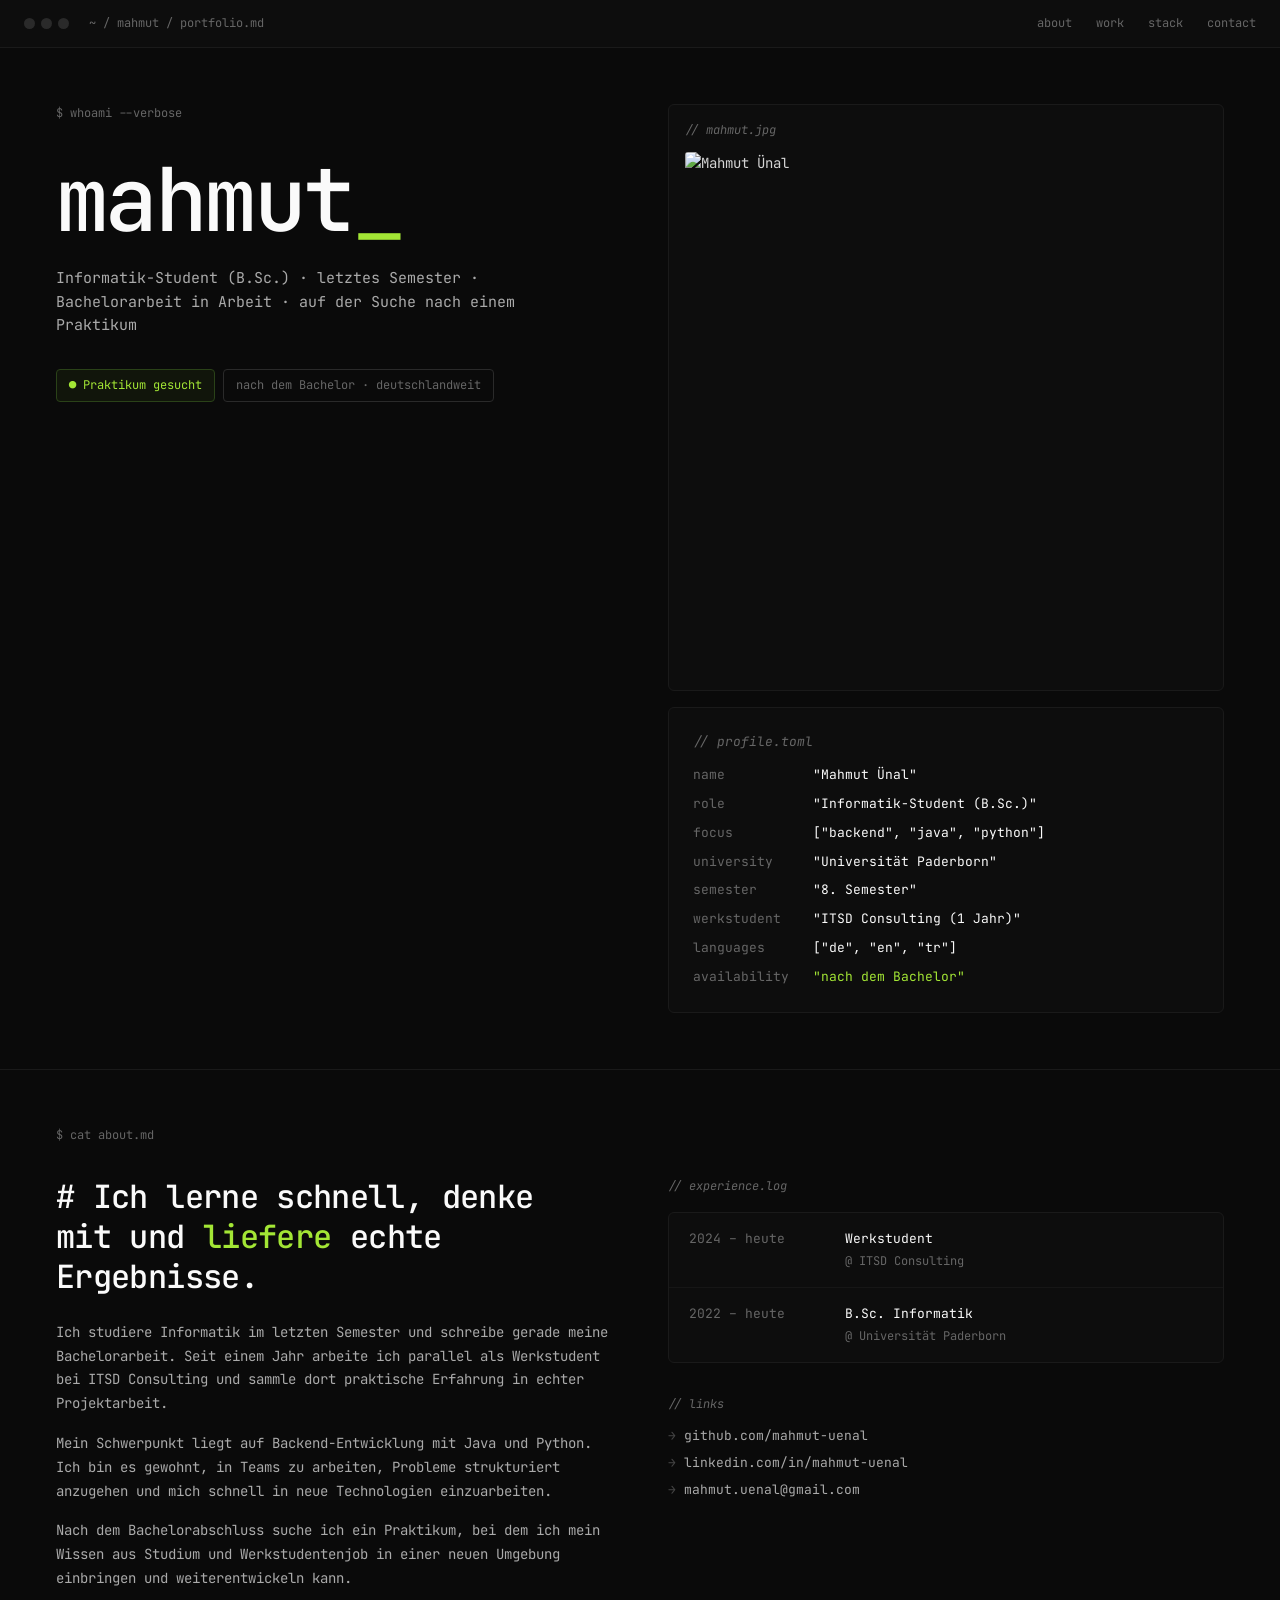
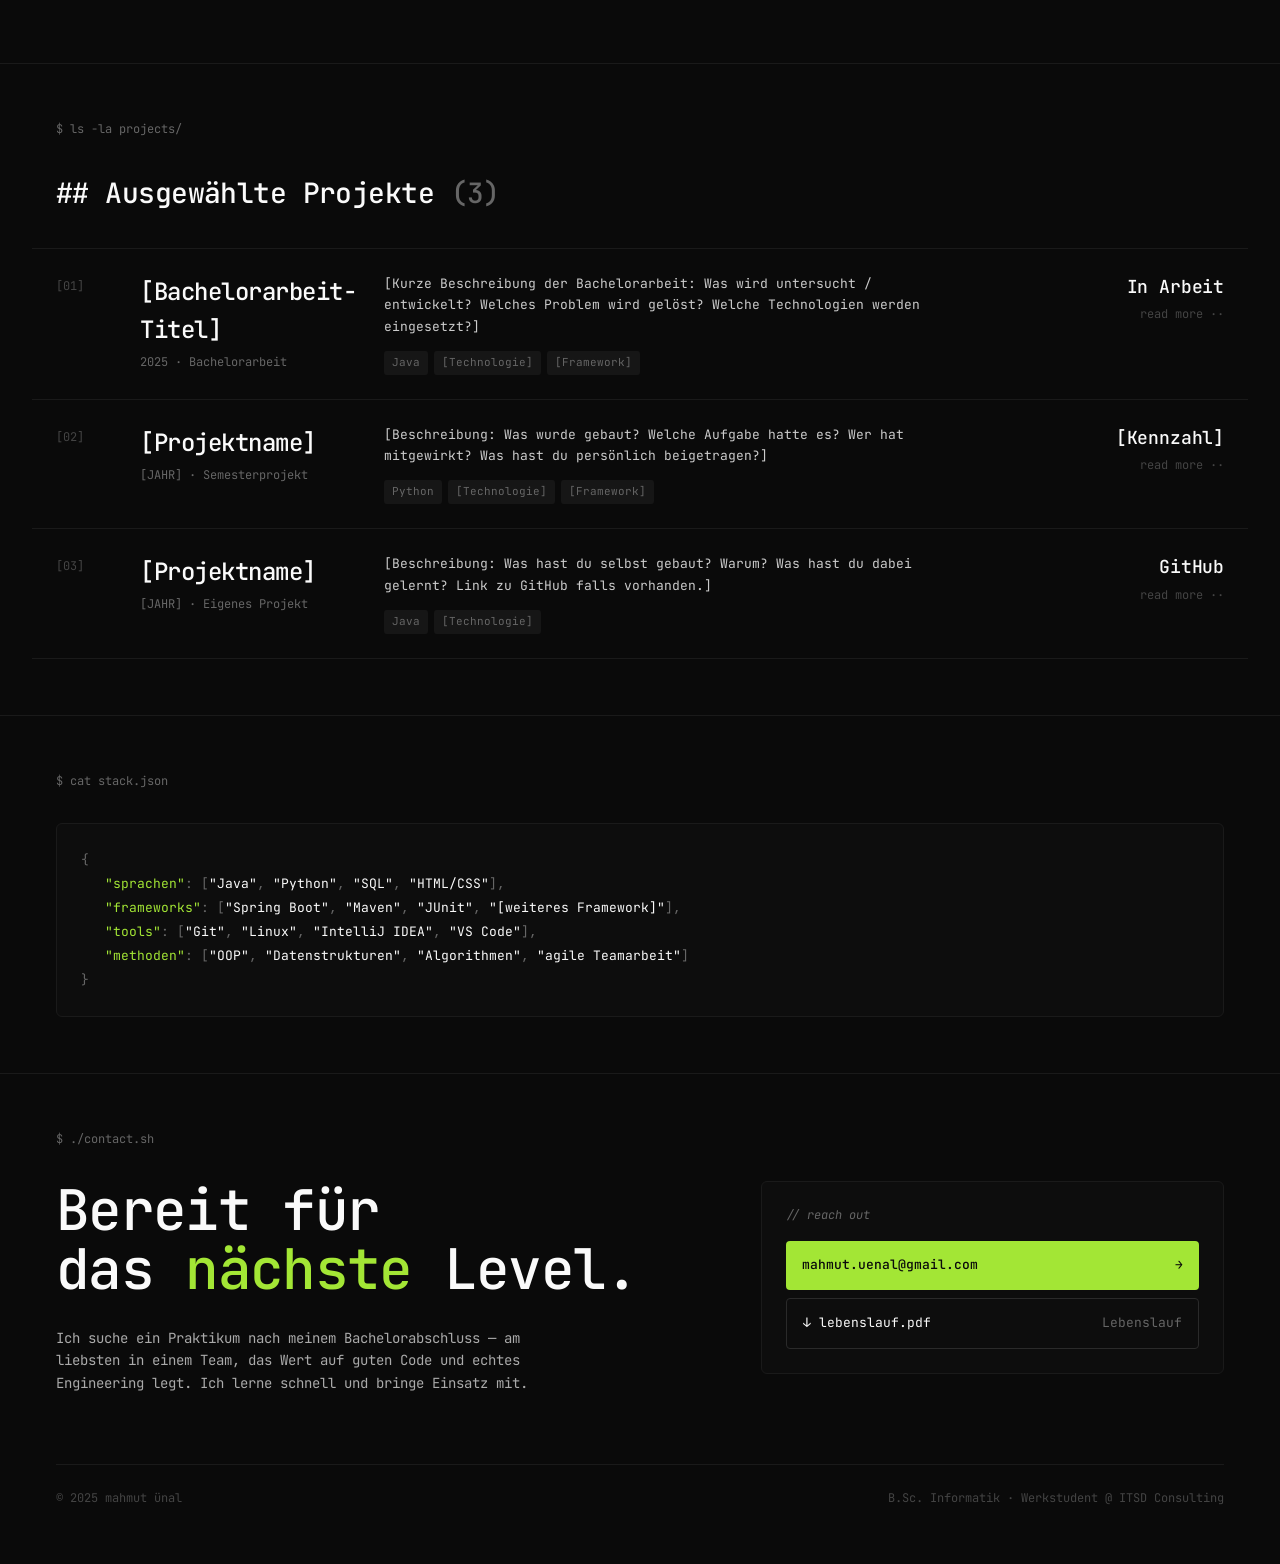
==== index.html @ 6d2e5648 "anfnag" ====
<!doctype html>
<html lang="de">
<head>
  <meta charset="UTF-8" />
  <meta name="viewport" content="width=device-width, initial-scale=1.0" />
  <meta name="description" content="Mahmut Ünal — Informatik-Student &amp; Werkstudent bei ITSD Consulting. Auf der Suche nach einem Praktikum." />
  <title>Mahmut Ünal — Portfolio</title>
  <link rel="preconnect" href="https://fonts.googleapis.com">
  <link rel="preconnect" href="https://fonts.gstatic.com" crossorigin>
  <link href="https://fonts.googleapis.com/css2?family=JetBrains+Mono:wght@300;400;500;600&display=swap" rel="stylesheet">
  <link rel="stylesheet" href="style.css">
</head>
<body>

  <!-- ── Terminal Chrome ────────────────────────────── -->
  <nav>
    <div class="chrome-dots">
      <div class="chrome-dot"></div>
      <div class="chrome-dot"></div>
      <div class="chrome-dot"></div>
    </div>
    <span class="chrome-path">~ / mahmut / portfolio.md</span>
    <div class="nav-links">
      <a href="#about">about</a>
      <a href="#work">work</a>
      <a href="#stack">stack</a>
      <a href="#contact">contact</a>
    </div>
  </nav>

  <!-- ── Hero ───────────────────────────────────────── -->
  <section id="hero">
    <div class="hero-left">
      <div class="cmd">$ whoami --verbose</div>
      <h1 class="hero-name">mahmut<span class="hero-cursor">_</span></h1>
      <p class="hero-tagline">Informatik-Student (B.Sc.) · letztes Semester · Bachelorarbeit in Arbeit · auf der Suche nach einem Praktikum</p>
      <div class="hero-badges">
        <span class="badge-green">● Praktikum gesucht</span>
        <span class="badge-neutral">nach dem Bachelor · deutschlandweit</span>
      </div>
    </div>
    <div class="hero-right">
      <div class="photo-block">
        <div class="comment photo-label">// mahmut.jpg</div>
        <img src="assets/mahmut.jpg" alt="Mahmut Ünal" class="profile-photo" />
      </div>
      <div class="toml-block">
      <div class="comment">// profile.toml</div>
      <div class="toml-grid">
        <span class="dim">name</span>          <span class="bright">"Mahmut Ünal"</span>
        <span class="dim">role</span>          <span class="bright">"Informatik-Student (B.Sc.)"</span>
        <span class="dim">focus</span>         <span class="bright">["backend", "java", "python"]</span>
        <span class="dim">university</span>    <span class="bright">"Universität Paderborn"</span>
        <span class="dim">semester</span>      <span class="bright">"8. Semester"</span>
        <span class="dim">werkstudent</span>   <span class="bright">"ITSD Consulting (1 Jahr)"</span>
        <span class="dim">languages</span>     <span class="bright">["de", "en", "tr"]</span>
        <span class="dim">availability</span>  <span class="green">"nach dem Bachelor"</span>
      </div>
    </div>
    </div>
  </section>

  <!-- ── About ─────────────────────────────────────── -->
  <section id="about">
    <div class="cmd">$ cat about.md</div>
    <div class="about-grid">
      <div>
        <h2 class="about-heading">
          # Ich lerne schnell, denke<br>
          mit und <span class="green">liefere</span> echte Ergebnisse.
        </h2>
        <div class="about-bio">
          <p>Ich studiere Informatik im letzten Semester und schreibe gerade meine Bachelorarbeit. Seit einem Jahr arbeite ich parallel als Werkstudent bei ITSD Consulting und sammle dort praktische Erfahrung in echter Projektarbeit.</p>
          <p>Mein Schwerpunkt liegt auf Backend-Entwicklung mit Java und Python. Ich bin es gewohnt, in Teams zu arbeiten, Probleme strukturiert anzugehen und mich schnell in neue Technologien einzuarbeiten.</p>
          <p>Nach dem Bachelorabschluss suche ich ein Praktikum, bei dem ich mein Wissen aus Studium und Werkstudentenjob in einer neuen Umgebung einbringen und weiterentwickeln kann.</p>
        </div>
      </div>
      <div>
        <div class="comment log-comment">// experience.log</div>
        <div class="log-block">
          <div class="log-row">
            <span class="log-year">2024 – heute</span>
            <div>
              <div class="log-role">Werkstudent</div>
              <div class="log-company">@ ITSD Consulting</div>
            </div>
          </div>
          <div class="log-row">
            <span class="log-year">2022 – heute</span>
            <div>
              <div class="log-role">B.Sc. Informatik</div>
              <div class="log-company">@ Universität Paderborn</div>
            </div>
          </div>
        </div>
        <div class="comment links-comment">// links</div>
        <div class="about-links">
          <a href="https://github.com/mahmut-uenal" target="_blank" rel="noopener">
            <span class="arrow">→</span> github.com/mahmut-uenal
          </a>
          <a href="https://linkedin.com/in/mahmut-uenal" target="_blank" rel="noopener">
            <span class="arrow">→</span> linkedin.com/in/mahmut-uenal
          </a>
          <a href="mailto:mahmut.uenal@gmail.com">
            <span class="arrow">→</span> mahmut.uenal@gmail.com
          </a>
        </div>
      </div>
    </div>
  </section>

  <!-- ── Work ───────────────────────────────────────── -->
  <section id="work">
    <div class="work-header">
      <div class="cmd">$ ls -la projects/</div>
      <h2 class="work-title">## Ausgewählte Projekte <span class="dim">(3)</span></h2>
    </div>
    <div class="projects-list">

      <a class="project-row" href="#">
        <div class="project-index">[01]</div>
        <div class="project-head">
          <div class="project-name">[Bachelorarbeit-Titel]</div>
          <div class="project-year-role">2025 · Bachelorarbeit</div>
        </div>
        <div class="project-body">
          <p class="project-desc">[Kurze Beschreibung der Bachelorarbeit: Was wird untersucht / entwickelt? Welches Problem wird gelöst? Welche Technologien werden eingesetzt?]</p>
          <div class="project-tags">
            <span class="tag">Java</span>
            <span class="tag">[Technologie]</span>
            <span class="tag">[Framework]</span>
          </div>
        </div>
        <div class="project-meta">
          <div class="project-metric">In Arbeit</div>
          <div class="project-read">read more <span class="read-indicator">·</span></div>
        </div>
      </a>

      <a class="project-row" href="#">
        <div class="project-index">[02]</div>
        <div class="project-head">
          <div class="project-name">[Projektname]</div>
          <div class="project-year-role">[JAHR] · Semesterprojekt</div>
        </div>
        <div class="project-body">
          <p class="project-desc">[Beschreibung: Was wurde gebaut? Welche Aufgabe hatte es? Wer hat mitgewirkt? Was hast du persönlich beigetragen?]</p>
          <div class="project-tags">
            <span class="tag">Python</span>
            <span class="tag">[Technologie]</span>
            <span class="tag">[Framework]</span>
          </div>
        </div>
        <div class="project-meta">
          <div class="project-metric">[Kennzahl]</div>
          <div class="project-read">read more <span class="read-indicator">·</span></div>
        </div>
      </a>

      <a class="project-row" href="#">
        <div class="project-index">[03]</div>
        <div class="project-head">
          <div class="project-name">[Projektname]</div>
          <div class="project-year-role">[JAHR] · Eigenes Projekt</div>
        </div>
        <div class="project-body">
          <p class="project-desc">[Beschreibung: Was hast du selbst gebaut? Warum? Was hast du dabei gelernt? Link zu GitHub falls vorhanden.]</p>
          <div class="project-tags">
            <span class="tag">Java</span>
            <span class="tag">[Technologie]</span>
          </div>
        </div>
        <div class="project-meta">
          <div class="project-metric">GitHub</div>
          <div class="project-read">read more <span class="read-indicator">·</span></div>
        </div>
      </a>

      <div class="projects-end"></div>
    </div>
  </section>

  <!-- ── Stack ──────────────────────────────────────── -->
  <section id="stack">
    <div class="cmd">$ cat stack.json</div>
    <div class="json-block">
      <div class="json-punct">{</div>
      <div class="json-line">
        <span class="json-key">"sprachen"</span><span class="json-punct">: [</span><span class="json-val">"Java"</span><span class="json-punct">, </span><span class="json-val">"Python"</span><span class="json-punct">, </span><span class="json-val">"SQL"</span><span class="json-punct">, </span><span class="json-val">"HTML/CSS"</span><span class="json-punct">],</span>
      </div>
      <div class="json-line">
        <span class="json-key">"frameworks"</span><span class="json-punct">: [</span><span class="json-val">"Spring Boot"</span><span class="json-punct">, </span><span class="json-val">"Maven"</span><span class="json-punct">, </span><span class="json-val">"JUnit"</span><span class="json-punct">, </span><span class="json-val">"[weiteres Framework]"</span><span class="json-punct">],</span>
      </div>
      <div class="json-line">
        <span class="json-key">"tools"</span><span class="json-punct">: [</span><span class="json-val">"Git"</span><span class="json-punct">, </span><span class="json-val">"Linux"</span><span class="json-punct">, </span><span class="json-val">"IntelliJ IDEA"</span><span class="json-punct">, </span><span class="json-val">"VS Code"</span><span class="json-punct">],</span>
      </div>
      <div class="json-line">
        <span class="json-key">"methoden"</span><span class="json-punct">: [</span><span class="json-val">"OOP"</span><span class="json-punct">, </span><span class="json-val">"Datenstrukturen"</span><span class="json-punct">, </span><span class="json-val">"Algorithmen"</span><span class="json-punct">, </span><span class="json-val">"agile Teamarbeit"</span><span class="json-punct">]</span>
      </div>
      <div class="json-punct">}</div>
    </div>
  </section>

  <!-- ── Contact ────────────────────────────────────── -->
  <section id="contact">
    <div class="cmd">$ ./contact.sh</div>
    <div class="contact-grid">
      <div>
        <h2 class="contact-heading">
          Bereit für<br>
          das <span class="green">nächste</span> Level.
        </h2>
        <p class="contact-sub">
          Ich suche ein Praktikum nach meinem Bachelorabschluss — am liebsten in einem Team, das Wert auf guten Code und echtes Engineering legt. Ich lerne schnell und bringe Einsatz mit.
        </p>
      </div>
      <div class="reach-block">
        <div class="comment reach-comment">// reach out</div>
        <a href="mailto:mahmut.uenal@gmail.com" class="btn-email">
          <span>mahmut.uenal@gmail.com</span>
          <span>→</span>
        </a>
        <a href="assets/lebenslauf.pdf" class="btn-cv" download>
          <span>↓ lebenslauf.pdf</span>
          <span class="cv-size">Lebenslauf</span>
        </a>
      </div>
    </div>
    <footer>
      <span>© 2025 mahmut ünal</span>
      <span>B.Sc. Informatik · Werkstudent @ ITSD Consulting</span>
    </footer>
  </section>

  <script src="main.js"></script>
</body>
</html>
---- style.css ----
/* ══════════════════════════════════════════════════════
   RESET & BASE
   ══════════════════════════════════════════════════════ */
*, *::before, *::after { box-sizing: border-box; }
html, body { margin: 0; padding: 0; }
html { scroll-behavior: smooth; }

::-webkit-scrollbar { width: 8px; height: 8px; }
::-webkit-scrollbar-track { background: transparent; }
::-webkit-scrollbar-thumb { background: #1e1e1e; border-radius: 4px; }

@keyframes blink { 50% { opacity: 0; } }

/* ══════════════════════════════════════════════════════
   DESIGN TOKENS
   ══════════════════════════════════════════════════════ */
:root {
  --bg:            #0a0a0a;
  --bg-elevated:   #0d0d0d;
  --border:        #1a1a1a;
  --border-mid:    #2a2a2a;
  --text-bright:   #fafafa;
  --text-primary:  #d4d4d4;
  --text-muted:    #aaa;
  --text-dim:      #666;
  --text-faint:    #444;
  --accent:        #a3e635;
  --accent-border: #2a4218;
  --accent-bg:     rgba(163, 230, 53, 0.05);

  --font-mono: 'JetBrains Mono', 'IBM Plex Mono', ui-monospace, monospace;
}

/* ══════════════════════════════════════════════════════
   BODY
   ══════════════════════════════════════════════════════ */
body {
  background: var(--bg);
  color: var(--text-primary);
  font-family: var(--font-mono);
  font-size: 14px;
  line-height: 1.6;
  -webkit-font-smoothing: antialiased;
  -moz-osx-font-smoothing: grayscale;
}

/* ══════════════════════════════════════════════════════
   SHARED HELPERS
   ══════════════════════════════════════════════════════ */
.cmd     { color: var(--text-dim); font-size: 12px; margin-bottom: 32px; }
.comment { color: var(--text-dim); font-style: italic; }
.bright  { color: var(--text-bright); }
.green   { color: var(--accent); }
.dim     { color: var(--text-dim); }
.faint   { color: var(--text-faint); }

/* ══════════════════════════════════════════════════════
   TERMINAL CHROME (nav)
   ══════════════════════════════════════════════════════ */
nav {
  border-bottom: 1px solid var(--border);
  padding: 14px 24px;
  display: flex;
  align-items: center;
  gap: 12px;
  background: var(--bg-elevated);
  position: sticky;
  top: 0;
  z-index: 100;
  backdrop-filter: blur(10px);
  -webkit-backdrop-filter: blur(10px);
}

.chrome-dots { display: flex; gap: 6px; }

.chrome-dot {
  width: 11px;
  height: 11px;
  border-radius: 999px;
  background: var(--border-mid);
}

.chrome-path {
  color: var(--text-dim);
  font-size: 12px;
  margin-left: 8px;
}

.nav-links {
  margin-left: auto;
  display: flex;
  gap: 24px;
  font-size: 12px;
}

.nav-links a {
  color: var(--text-dim);
  text-decoration: none;
  transition: color 0.25s;
}

.nav-links a:hover,
.nav-links a.active { color: var(--text-primary); }

/* ══════════════════════════════════════════════════════
   HERO
   ══════════════════════════════════════════════════════ */
#hero {
  padding: 56px;
  border-bottom: 1px solid var(--border);
  display: grid;
  grid-template-columns: 1fr 1fr;
  gap: 56px;
  align-items: start;
}

.hero-name {
  font-size: 88px;
  font-weight: 500;
  letter-spacing: -0.04em;
  margin: 0;
  color: var(--text-bright);
  line-height: 1;
}

.hero-cursor {
  color: var(--accent);
  font-weight: 400;
  animation: blink 1.1s steps(2) infinite;
}

.hero-tagline {
  margin: 24px 0 0;
  color: var(--text-muted);
  font-size: 15px;
  max-width: 460px;
  line-height: 1.55;
}

.hero-badges {
  margin-top: 32px;
  display: flex;
  gap: 8px;
  flex-wrap: wrap;
}

.badge-green {
  color: var(--accent);
  border: 1px solid var(--accent-border);
  background: var(--accent-bg);
  padding: 6px 12px;
  border-radius: 4px;
  font-size: 12px;
}

.badge-neutral {
  color: var(--text-dim);
  border: 1px solid var(--border-mid);
  padding: 6px 12px;
  border-radius: 4px;
  font-size: 12px;
}

.hero-right {
  display: flex;
  flex-direction: column;
  gap: 16px;
}

.photo-block {
  background: var(--bg-elevated);
  border: 1px solid var(--border);
  border-radius: 6px;
  padding: 16px;
}

.photo-label { font-size: 12px; margin-bottom: 12px; }

.profile-photo {
  width: 100%;
  aspect-ratio: 1 / 1;
  object-fit: cover;
  object-position: center top;
  border-radius: 3px;
  display: block;
  filter: grayscale(15%);
  transition: filter 0.4s;
}

.profile-photo:hover { filter: grayscale(0%); }

.toml-block {
  background: var(--bg-elevated);
  border: 1px solid var(--border);
  border-radius: 6px;
  padding: 24px;
  font-size: 13px;
}

.toml-grid {
  display: grid;
  grid-template-columns: auto 1fr;
  row-gap: 8px;
  column-gap: 24px;
  margin-top: 12px;
}

/* ══════════════════════════════════════════════════════
   ABOUT
   ══════════════════════════════════════════════════════ */
#about {
  padding: 56px;
  border-bottom: 1px solid var(--border);
}

.about-grid {
  display: grid;
  grid-template-columns: 1fr 1fr;
  gap: 56px;
}

.about-heading {
  font-size: 32px;
  color: var(--text-bright);
  font-weight: 500;
  letter-spacing: -0.02em;
  margin: 0 0 24px;
  line-height: 1.25;
}

.about-bio p {
  margin: 0 0 16px;
  max-width: 560px;
  color: var(--text-muted);
  font-size: 14px;
  line-height: 1.7;
}

.log-comment  { margin-bottom: 16px; font-size: 12px; }
.links-comment { margin-top: 32px; margin-bottom: 12px; font-size: 12px; }

.log-block {
  background: var(--bg-elevated);
  border: 1px solid var(--border);
  border-radius: 6px;
  overflow: hidden;
}

.log-row {
  padding: 16px 20px;
  display: grid;
  grid-template-columns: 140px 1fr;
  gap: 16px;
  align-items: baseline;
  font-size: 13px;
}

.log-row + .log-row { border-top: 1px solid #161616; }

.log-year    { color: var(--text-dim); }
.log-role    { color: var(--text-bright); }
.log-company { color: var(--text-dim); font-size: 12px; margin-top: 2px; }

.about-links {
  display: flex;
  flex-direction: column;
  gap: 6px;
  font-size: 13px;
}

.about-links a {
  color: var(--text-muted);
  text-decoration: none;
  transition: color 0.25s;
}

.about-links a:hover { color: var(--text-bright); }
.about-links .arrow  { color: var(--text-faint); }

/* ══════════════════════════════════════════════════════
   WORK / PROJECTS
   ══════════════════════════════════════════════════════ */
#work {
  padding: 56px 0;
  border-bottom: 1px solid var(--border);
}

.work-header  { padding: 0 56px 32px; }

.work-title {
  font-size: 28px;
  color: var(--text-bright);
  font-weight: 500;
  letter-spacing: -0.02em;
  margin: 0;
}

.projects-list { padding: 0 32px; }

.project-row {
  border-top: 1px solid var(--border);
  padding: 24px;
  display: grid;
  grid-template-columns: 60px 220px 1fr 140px;
  gap: 24px;
  align-items: start;
  background: transparent;
  transition: background 0.3s;
  text-decoration: none;
  color: inherit;
}

.project-row:hover { background: #0e0e0e; }

.project-index {
  color: var(--text-faint);
  font-size: 12px;
  padding-top: 4px;
}

.project-name {
  font-size: 24px;
  color: var(--text-bright);
  font-weight: 500;
  letter-spacing: -0.02em;
  transition: color 0.3s;
  margin-bottom: 4px;
}

.project-row:hover .project-name { color: var(--accent); }

.project-year-role { color: var(--text-dim); font-size: 12px; }

.project-desc {
  color: #ccc;
  font-size: 13px;
  line-height: 1.65;
  margin: 0 0 14px;
  max-width: 560px;
}

.project-tags { display: flex; gap: 6px; flex-wrap: wrap; }

.tag {
  font-size: 11px;
  color: var(--text-dim);
  background: #161616;
  padding: 3px 8px;
  border-radius: 3px;
}

.project-metric {
  font-size: 18px;
  color: var(--text-bright);
  font-weight: 500;
  margin-bottom: 4px;
  letter-spacing: -0.01em;
  text-align: right;
}

.project-read {
  color: var(--text-faint);
  font-size: 12px;
  text-align: right;
  transition: color 0.3s;
}

.project-row:hover .project-read      { color: var(--accent); }
.project-row:hover .read-indicator    { font-style: normal; }
.read-indicator::after                { content: '·'; }
.project-row:hover .read-indicator::after { content: '→'; }
.read-indicator                       { font-size: 12px; }

.projects-end { border-top: 1px solid var(--border); }

/* ══════════════════════════════════════════════════════
   STACK (JSON)
   ══════════════════════════════════════════════════════ */
#stack {
  padding: 56px;
  border-bottom: 1px solid var(--border);
}

.json-block {
  background: var(--bg-elevated);
  border: 1px solid var(--border);
  border-radius: 6px;
  padding: 24px;
  font-size: 13px;
  line-height: 1.85;
  margin-top: 0;
}

.json-key   { color: var(--accent); }
.json-punct { color: var(--text-dim); }
.json-val   { color: var(--text-bright); }
.json-line  { padding-left: 24px; }

/* ══════════════════════════════════════════════════════
   CONTACT
   ══════════════════════════════════════════════════════ */
#contact { padding: 56px; }

.contact-grid {
  display: grid;
  grid-template-columns: 1.4fr 1fr;
  gap: 56px;
  align-items: start;
  margin-bottom: 56px;
}

.contact-heading {
  font-size: 56px;
  color: var(--text-bright);
  font-weight: 500;
  letter-spacing: -0.03em;
  margin: 0;
  line-height: 1.05;
}

.contact-sub {
  margin-top: 28px;
  color: var(--text-muted);
  font-size: 14px;
  max-width: 480px;
  line-height: 1.6;
}

.reach-block {
  background: var(--bg-elevated);
  border: 1px solid var(--border);
  border-radius: 6px;
  padding: 24px;
}

.reach-comment { margin-bottom: 16px; font-size: 12px; }

.btn-email {
  display: flex;
  justify-content: space-between;
  align-items: center;
  padding: 14px 16px;
  background: var(--accent);
  color: #0a0a0a;
  border-radius: 4px;
  text-decoration: none;
  font-family: var(--font-mono);
  font-size: 13px;
  font-weight: 500;
  margin-bottom: 8px;
  transition: opacity 0.25s;
}

.btn-email:hover { opacity: 0.85; }

.btn-cv {
  display: flex;
  justify-content: space-between;
  align-items: center;
  padding: 14px 16px;
  background: transparent;
  color: var(--text-bright);
  border: 1px solid var(--border-mid);
  border-radius: 4px;
  text-decoration: none;
  font-family: var(--font-mono);
  font-size: 13px;
  transition: border-color 0.25s;
}

.btn-cv:hover { border-color: #555; }
.cv-size      { color: var(--text-dim); }

/* ══════════════════════════════════════════════════════
   FOOTER
   ══════════════════════════════════════════════════════ */
footer {
  display: flex;
  justify-content: space-between;
  padding-top: 24px;
  border-top: 1px solid var(--border);
  color: var(--text-faint);
  font-size: 12px;
}

/* ══════════════════════════════════════════════════════
   RESPONSIVE — Tablet ≤ 1024px
   ══════════════════════════════════════════════════════ */
@media (max-width: 1024px) {
  #hero, #about, #stack, #contact { padding: 48px; }
  #work         { padding: 48px 0; }
  .work-header  { padding: 0 48px 28px; }
  .projects-list { padding: 0 24px; }

  .hero-name    { font-size: 64px; }
  .project-row  { grid-template-columns: 48px 180px 1fr 120px; gap: 16px; }
  .contact-heading { font-size: 44px; }
}

/* ══════════════════════════════════════════════════════
   RESPONSIVE — Mobile ≤ 768px
   ══════════════════════════════════════════════════════ */
@media (max-width: 768px) {
  nav           { padding: 12px 16px; }
  .nav-links    { gap: 16px; }
  .chrome-path  { display: none; }

  #hero         { padding: 32px 24px; grid-template-columns: 1fr; gap: 32px; }
  .hero-name    { font-size: 52px; }
  .profile-photo { aspect-ratio: 3 / 1; object-position: center 20%; }

  #about        { padding: 40px 24px; }
  .about-grid   { grid-template-columns: 1fr; gap: 40px; }
  .about-heading { font-size: 24px; }

  #work         { padding: 40px 0; }
  .work-header  { padding: 0 24px 24px; }
  .work-title   { font-size: 22px; }
  .projects-list { padding: 0 8px; }
  .project-row  { grid-template-columns: 1fr; gap: 12px; padding: 20px 16px; }
  .project-metric { text-align: left; }
  .project-read { text-align: left; }

  #stack        { padding: 40px 24px; }

  #contact      { padding: 40px 24px; }
  .contact-grid { grid-template-columns: 1fr; gap: 32px; }
  .contact-heading { font-size: 36px; }

  footer        { flex-direction: column; gap: 8px; }
}
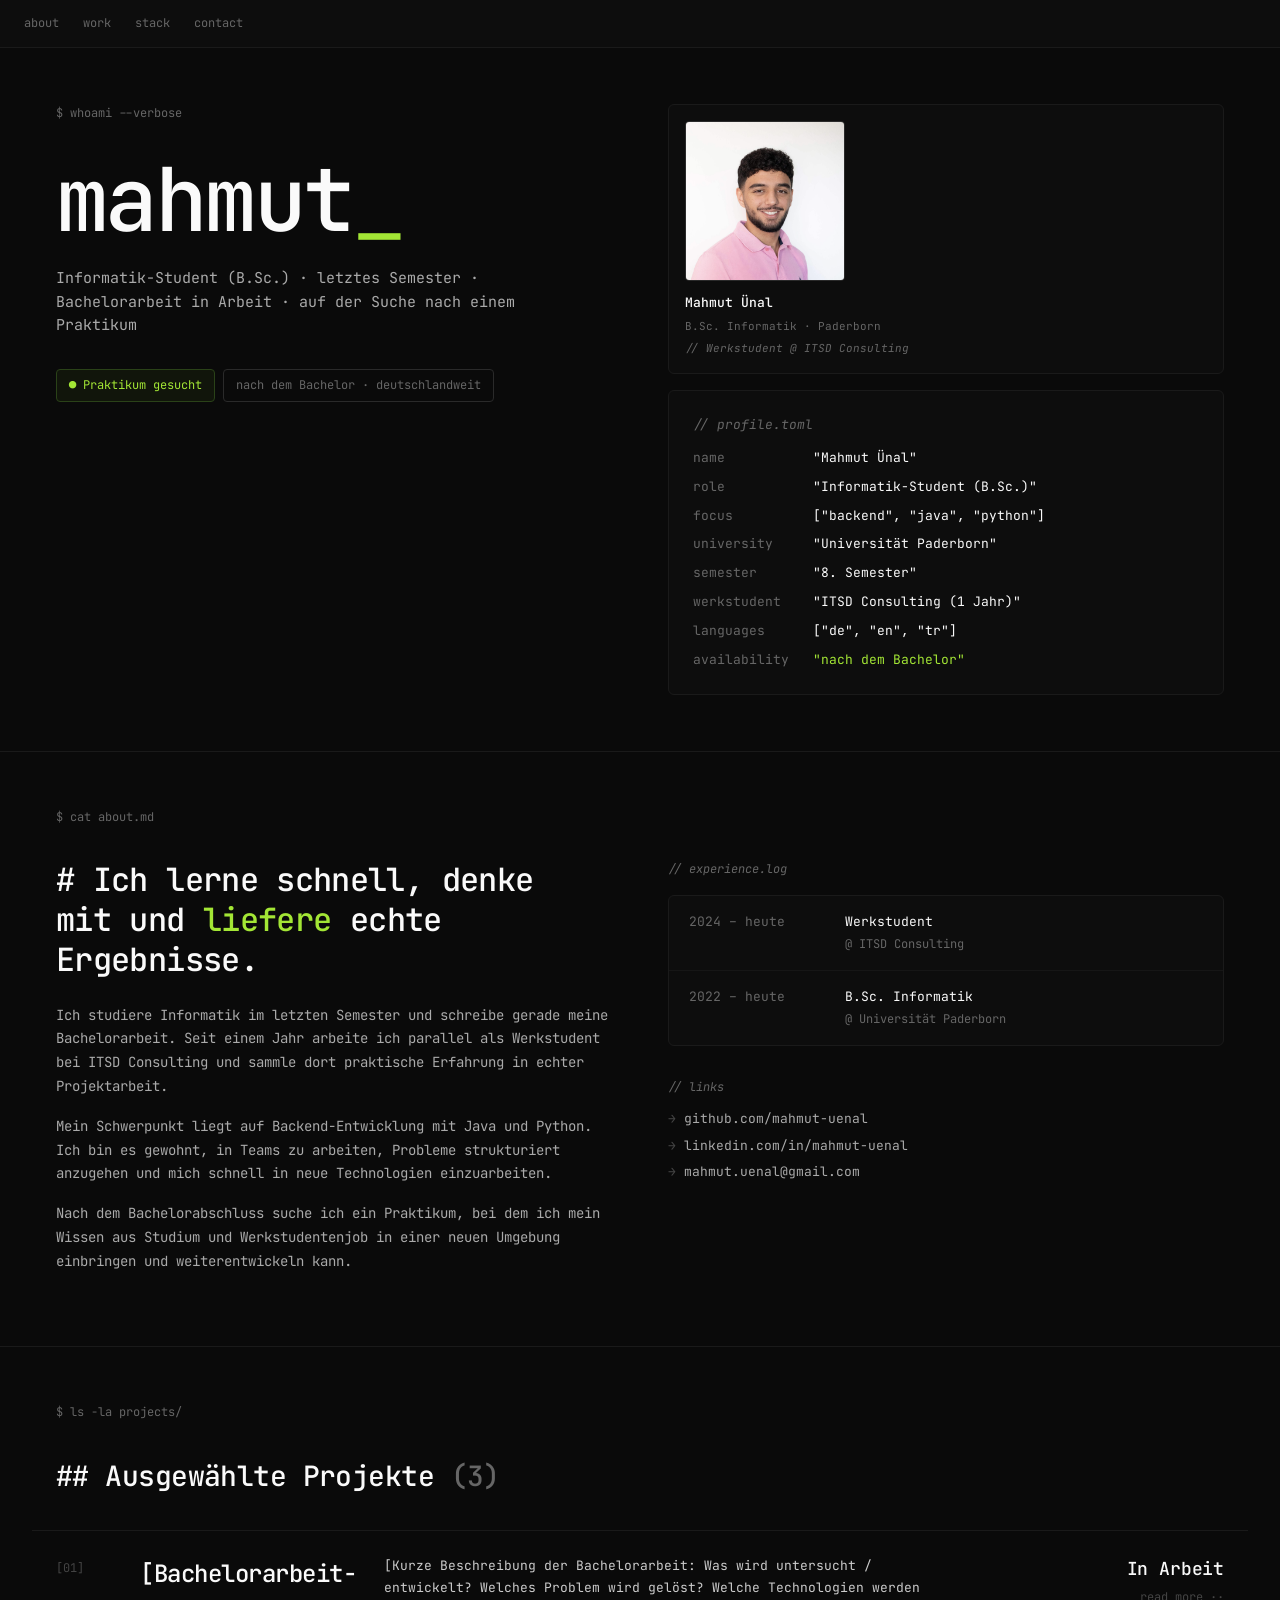
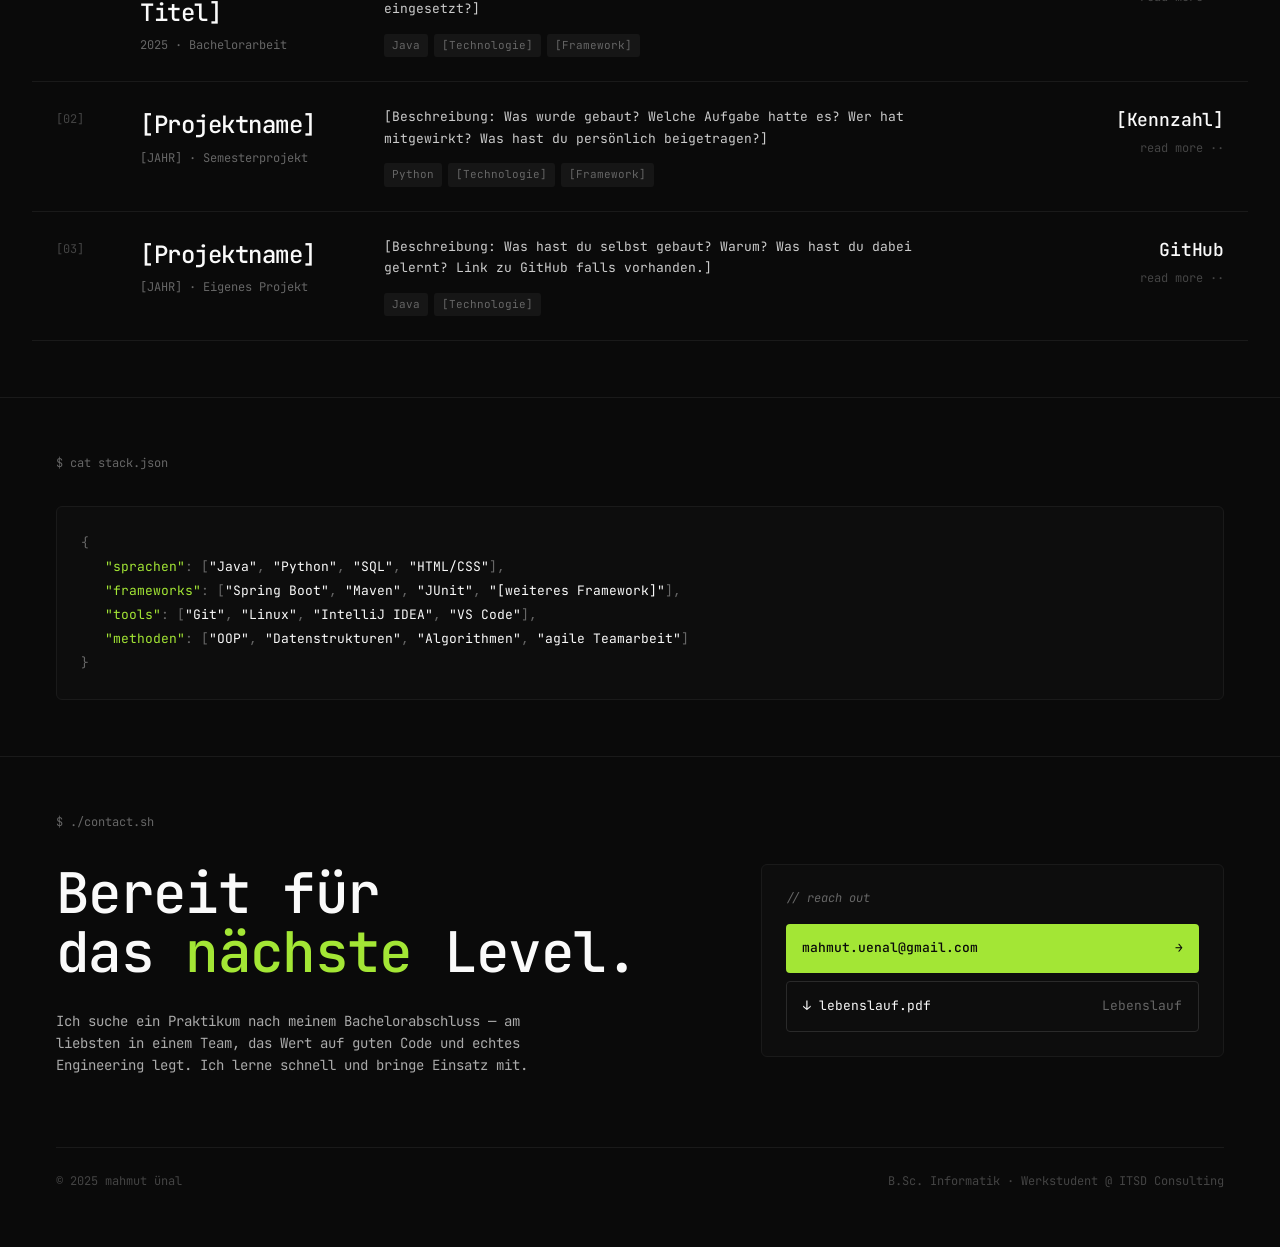
==== commit 6d6acd9c: "anfnag" ====
--- a/index.html
+++ b/index.html
@@ -1,4 +1,4 @@
-<!doctype html>
+<!doda ctype html>
 <html lang="de">
 <head>
   <meta charset="UTF-8" />
@@ -14,12 +14,6 @@
 
   <!-- ── Terminal Chrome ────────────────────────────── -->
   <nav>
-    <div class="chrome-dots">
-      <div class="chrome-dot"></div>
-      <div class="chrome-dot"></div>
-      <div class="chrome-dot"></div>
-    </div>
-    <span class="chrome-path">~ / mahmut / portfolio.md</span>
     <div class="nav-links">
       <a href="#about">about</a>
       <a href="#work">work</a>
@@ -41,8 +35,12 @@
     </div>
     <div class="hero-right">
       <div class="photo-block">
-        <div class="comment photo-label">// mahmut.jpg</div>
-        <img src="assets/mahmut.jpg" alt="Mahmut Ünal" class="profile-photo" />
+        <img src="img.png" alt="Mahmut Ünal" class="profile-photo" />
+        <div class="photo-info">
+          <span class="photo-name">Mahmut Ünal</span>
+          <span class="photo-sub">B.Sc. Informatik · Paderborn</span>
+          <span class="photo-sub comment">// Werkstudent @ ITSD Consulting</span>
+        </div>
       </div>
       <div class="toml-block">
       <div class="comment">// profile.toml</div>
--- a/style.css
+++ b/style.css
@@ -87,7 +87,6 @@
 }
 
 .nav-links {
-  margin-left: auto;
   display: flex;
   gap: 24px;
   font-size: 12px;
@@ -172,22 +171,29 @@
   border: 1px solid var(--border);
   border-radius: 6px;
   padding: 16px;
-}
-
-.photo-label { font-size: 12px; margin-bottom: 12px; }
+  display: flex;
+  flex-direction: column;
+  align-items: flex-start;
+  gap: 12px;
+}
 
 .profile-photo {
-  width: 100%;
-  aspect-ratio: 1 / 1;
+  width: 160px;
+  height: 160px;
   object-fit: cover;
-  object-position: center top;
-  border-radius: 3px;
+  object-position: center 35%;
+  border-radius: 4px;
   display: block;
   filter: grayscale(15%);
   transition: filter 0.4s;
+  border: 1px solid var(--border-mid);
 }
 
 .profile-photo:hover { filter: grayscale(0%); }
+
+.photo-info { display: flex; flex-direction: column; gap: 4px; width: 100%; }
+.photo-name { color: var(--text-bright); font-size: 13px; font-weight: 500; }
+.photo-sub  { color: var(--text-dim); font-size: 11px; }
 
 .toml-block {
   background: var(--bg-elevated);
@@ -507,7 +513,7 @@
 
   #hero         { padding: 32px 24px; grid-template-columns: 1fr; gap: 32px; }
   .hero-name    { font-size: 52px; }
-  .profile-photo { aspect-ratio: 3 / 1; object-position: center 20%; }
+
 
   #about        { padding: 40px 24px; }
   .about-grid   { grid-template-columns: 1fr; gap: 40px; }
